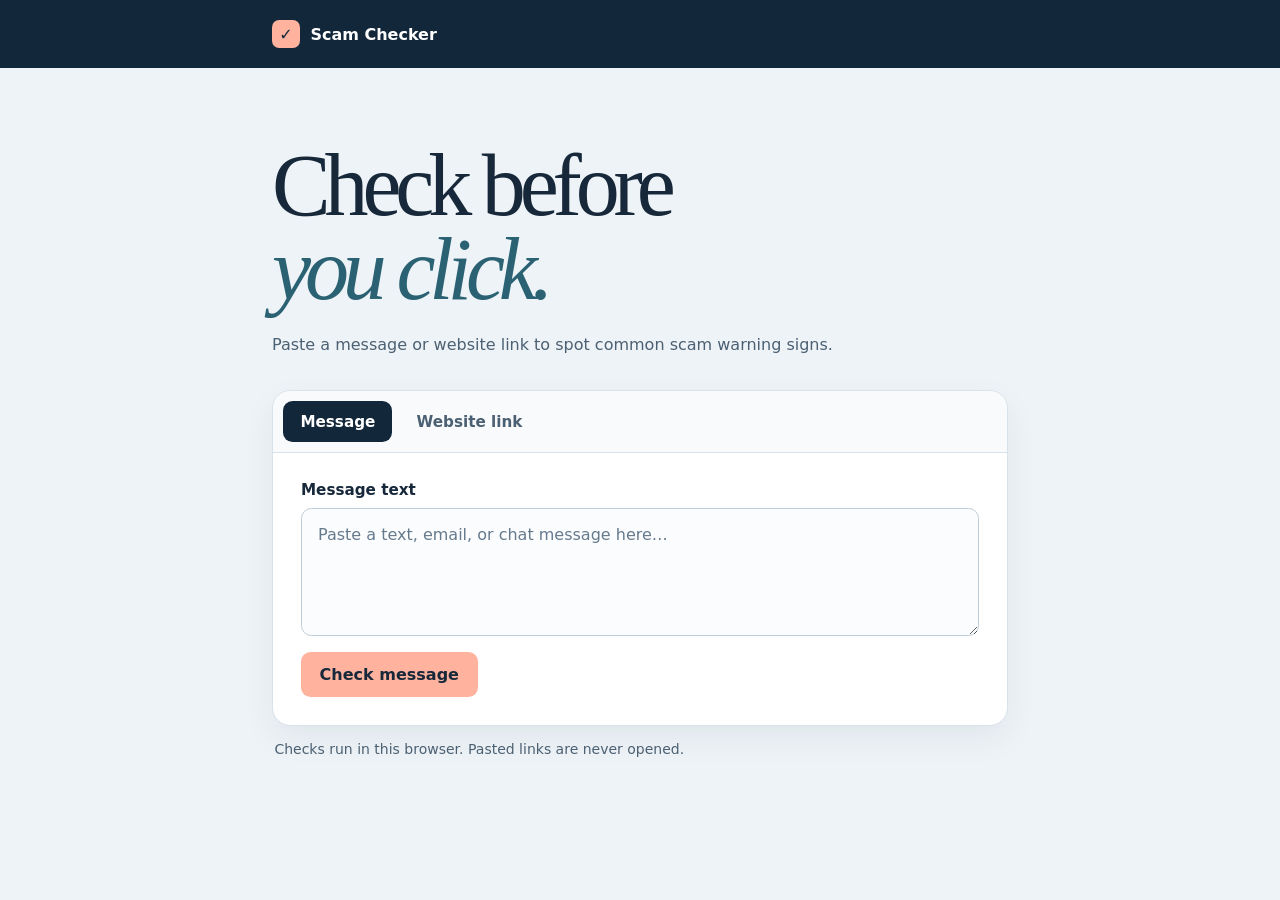
==== index.html @ e8803cac "Add Scam Checker web app" ====
<!doctype html>
<html lang="en">
<head>
  <meta charset="utf-8">
  <meta name="viewport" content="width=device-width, initial-scale=1">
  <meta name="description" content="Check a message or website address for common scam warning signs.">
  <title>Scam Checker</title>
  <link rel="stylesheet" href="styles.css">
  <script src="detectors.js" defer></script>
  <script src="app.js" defer></script>
</head>
<body>
  <header class="site-header">
    <div class="frame header-inner">
      <a class="brand" href="index.html"><span class="brand-mark" aria-hidden="true">✓</span> Scam Checker</a>
    </div>
  </header>

  <main class="frame">
    <section class="intro" aria-labelledby="page-title">
      <h1 id="page-title">Check before<br><em>you click.</em></h1>
      <p>Paste a message or website link to spot common scam warning signs.</p>
    </section>

    <section class="checker" aria-label="Scam checker">
      <div class="tabs" role="tablist" aria-label="What to check">
        <button type="button" id="message-tab" role="tab" aria-selected="true" aria-controls="message-panel">Message</button>
        <button type="button" id="website-tab" role="tab" aria-selected="false" aria-controls="website-panel" tabindex="-1">Website link</button>
      </div>

      <div id="message-panel" class="panel" role="tabpanel" aria-labelledby="message-tab">
        <form>
          <label for="message">Message text</label>
          <textarea id="message" placeholder="Paste a text, email, or chat message here…" maxlength="20000" required></textarea>
          <div class="form-actions">
            <button class="primary" type="submit">Check message</button>
          </div>
        </form>
        <div class="result" role="status" aria-atomic="true"></div>
      </div>

      <div id="website-panel" class="panel" role="tabpanel" aria-labelledby="website-tab" hidden>
        <form>
          <label for="website">Website address</label>
          <input id="website" type="text" inputmode="url" placeholder="https://example.com" maxlength="4096" spellcheck="false" autocomplete="off" required>
          <div class="form-actions">
            <button class="primary" type="submit">Check website</button>
          </div>
        </form>
        <div class="result" role="status" aria-atomic="true"></div>
      </div>
    </section>
    <p class="privacy">Checks run in this browser. Pasted links are never opened.</p>
  </main>
</body>
</html>
---- styles.css ----
:root {
  color-scheme: light;
  font-family: system-ui, "Segoe UI", sans-serif;
  color: #17283a;
  background: #eef3f7;
  --ink: #17283a;
  --muted: #4b6072;
  --navy: #13273b;
  --line: #d8e2e9;
  --accent: #ffb39e;
}

*, *::before, *::after { box-sizing: border-box; }
body { margin: 0; }
[hidden] { display: none !important; }
button, textarea, input { font: inherit; }
button { cursor: pointer; }
:focus-visible { outline: 3px solid #266b91; outline-offset: 3px; }

.frame { width: min(100% - 2.5rem, 46rem); margin-inline: auto; }
.site-header { color: white; background: var(--navy); }
.header-inner { min-height: 4.25rem; display: flex; align-items: center; }
.brand {
  display: inline-flex;
  gap: .65rem;
  align-items: center;
  color: inherit;
  font-weight: 700;
  text-decoration: none;
}
.brand-mark {
  display: grid;
  place-items: center;
  width: 1.75rem;
  height: 1.75rem;
  border-radius: .45rem;
  background: var(--accent);
  color: var(--navy);
}

main { padding-block: clamp(2.5rem, 6vw, 4.75rem) 2.5rem; }
.intro { margin-bottom: 2rem; }
h1 {
  margin: 0;
  font-family: Georgia, serif;
  font-size: clamp(3rem, 8vw, 5.5rem);
  font-weight: 500;
  letter-spacing: -.07em;
  line-height: .96;
}
h1 em { color: #2a6273; font-weight: inherit; }
.intro p { color: var(--muted); margin: 1.25rem 0 0; line-height: 1.55; }

.checker {
  background: white;
  border: 1px solid var(--line);
  border-radius: 1.15rem;
  box-shadow: 0 .8rem 2rem #17283a10;
}
.tabs {
  display: flex;
  gap: .45rem;
  padding: .65rem;
  background: #f8fafc;
  border-bottom: 1px solid var(--line);
  border-radius: 1.15rem 1.15rem 0 0;
}
.tabs button {
  border: 1px solid transparent;
  border-radius: .6rem;
  padding: .65rem 1rem;
  background: transparent;
  color: var(--muted);
  font-size: .95rem;
  font-weight: 650;
}
.tabs button:hover { background: #edf2f6; }
.tabs button[aria-selected="true"] { background: var(--navy); color: white; }
.panel { padding: clamp(1rem, 4vw, 1.75rem); }
label { display: block; font-size: .95rem; font-weight: 700; margin-bottom: .55rem; }
textarea, input {
  display: block;
  width: 100%;
  color: var(--ink);
  border: 1px solid #bdcbd6;
  border-radius: .65rem;
  background: #fbfcfe;
  padding: .85rem 1rem;
  line-height: 1.5;
}
textarea { min-height: 8rem; resize: vertical; }
::placeholder { color: #657a8c; }
.form-actions { display: flex; margin-top: 1rem; }
.primary {
  background: var(--accent);
  color: var(--ink);
  border: 1px solid transparent;
  padding: .75rem 1.1rem;
  border-radius: .6rem;
  font-weight: 750;
}
.primary:hover { background: #ffa286; }
.privacy { margin: .95rem .15rem 0; color: var(--muted); font-size: .875rem; }

.result:not(:empty) {
  --result-color: #23574d;
  --result-bg: #eef8f5;
  margin-top: 1.25rem;
  border: 1px solid var(--line);
  border-inline-start: .3rem solid var(--result-color);
  border-radius: .65rem;
  background: var(--result-bg);
  padding: .95rem 1rem;
  line-height: 1.5;
  overflow-wrap: anywhere;
}
.result[data-level="high"], .result[data-level="error"] {
  --result-color: #882d2d;
  --result-bg: #fff2ef;
}
.result[data-level="caution"] {
  --result-color: #764600;
  --result-bg: #fff7e8;
}
.result h2 { margin: 0; color: var(--result-color); font-size: 1.1rem; }
.result p, .result ul { margin: .5rem 0 0; }
.result ul { padding-inline-start: 1.25rem; }

@media (max-width: 28rem) {
  .frame { width: calc(100% - 1.5rem); }
  .tabs button { flex: 1; }
  .primary { width: 100%; }
}
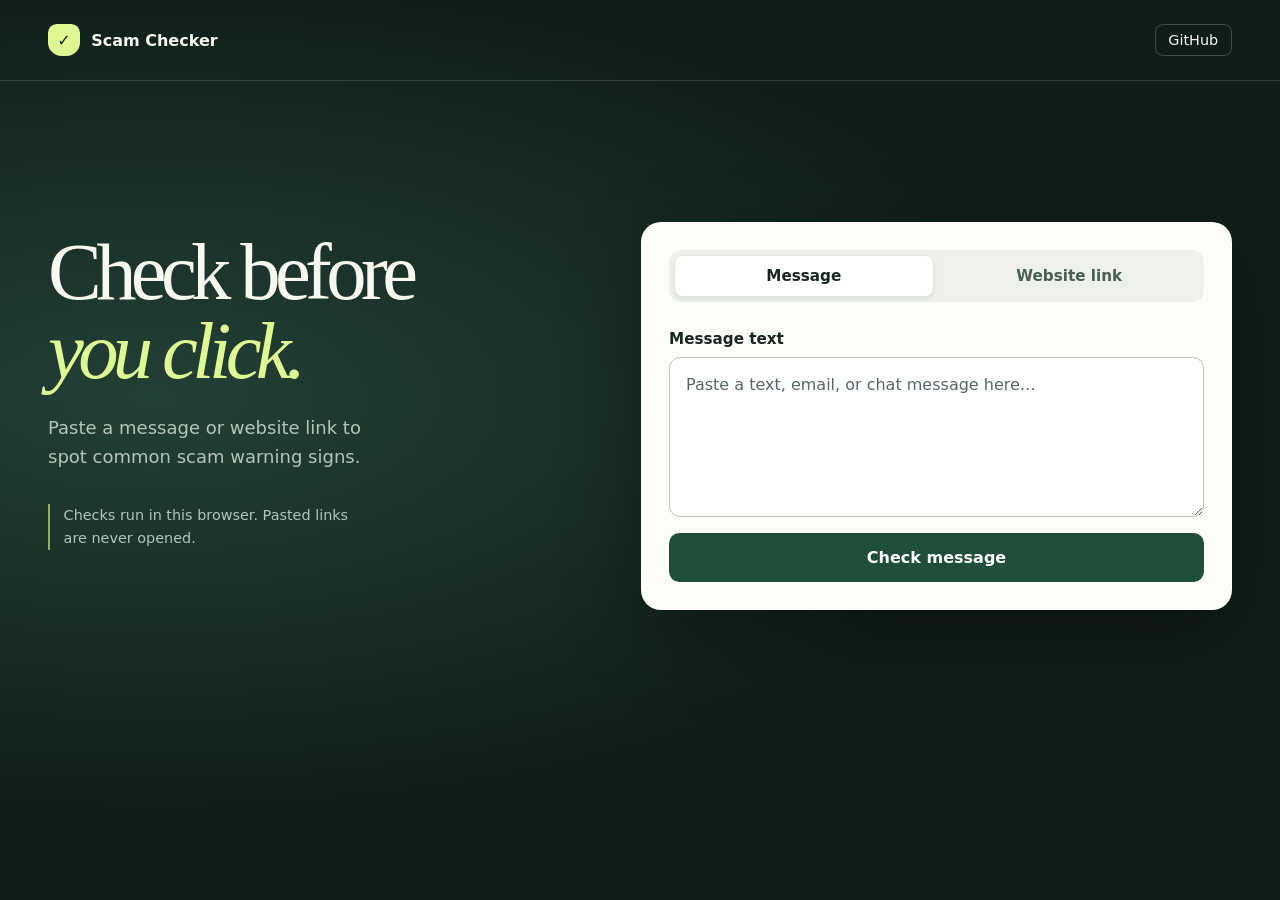
==== commit 75636183: "Move detection to C++ and redesign Scam Checker" ====
--- a/index.html
+++ b/index.html
@@ -6,20 +6,23 @@
   <meta name="description" content="Check a message or website address for common scam warning signs.">
   <title>Scam Checker</title>
   <link rel="stylesheet" href="styles.css">
-  <script src="detectors.js" defer></script>
+  <script src="scam-engine.js" defer></script>
+  <script src="engine-client.js" defer></script>
   <script src="app.js" defer></script>
 </head>
 <body>
   <header class="site-header">
     <div class="frame header-inner">
       <a class="brand" href="index.html"><span class="brand-mark" aria-hidden="true">✓</span> Scam Checker</a>
+      <a class="source-link" href="https://github.com/AbdulHai564/scam-checker">GitHub</a>
     </div>
   </header>
 
   <main class="frame">
     <section class="intro" aria-labelledby="page-title">
-      <h1 id="page-title">Check before<br><em>you click.</em></h1>
+      <h1 id="page-title">Check before <em>you click.</em></h1>
       <p>Paste a message or website link to spot common scam warning signs.</p>
+      <p class="privacy">Checks run in this browser. Pasted links are never opened.</p>
     </section>
 
     <section class="checker" aria-label="Scam checker">
@@ -33,7 +36,7 @@
           <label for="message">Message text</label>
           <textarea id="message" placeholder="Paste a text, email, or chat message here…" maxlength="20000" required></textarea>
           <div class="form-actions">
-            <button class="primary" type="submit">Check message</button>
+            <button class="primary" type="submit" disabled>Check message</button>
           </div>
         </form>
         <div class="result" role="status" aria-atomic="true"></div>
@@ -44,13 +47,14 @@
           <label for="website">Website address</label>
           <input id="website" type="text" inputmode="url" placeholder="https://example.com" maxlength="4096" spellcheck="false" autocomplete="off" required>
           <div class="form-actions">
-            <button class="primary" type="submit">Check website</button>
+            <button class="primary" type="submit" disabled>Check website</button>
           </div>
         </form>
         <div class="result" role="status" aria-atomic="true"></div>
       </div>
+      <p id="engine-status" role="status"></p>
+      <noscript><p class="javascript-note">Enable JavaScript to use the checker.</p></noscript>
     </section>
-    <p class="privacy">Checks run in this browser. Pasted links are never opened.</p>
   </main>
 </body>
 </html>
--- a/styles.css
+++ b/styles.css
@@ -1,113 +1,139 @@
 :root {
   color-scheme: light;
-  font-family: system-ui, "Segoe UI", sans-serif;
-  color: #17283a;
-  background: #eef3f7;
-  --ink: #17283a;
-  --muted: #4b6072;
-  --navy: #13273b;
-  --line: #d8e2e9;
-  --accent: #ffb39e;
+  font-family: "Segoe UI", system-ui, sans-serif;
+  color: #f7f8f0;
+  background: #101e1a;
+  --muted: #b4c5bb;
+  --ink: #172822;
+  --accent: #def893;
+  --line: #d6ded3;
 }
 
 *, *::before, *::after { box-sizing: border-box; }
-body { margin: 0; }
-[hidden] { display: none !important; }
+body {
+  min-height: 100vh;
+  margin: 0;
+  background: radial-gradient(ellipse at 12% 44%, #234035 0%, transparent 57%);
+}
+[hidden], #engine-status:empty { display: none !important; }
 button, textarea, input { font: inherit; }
 button { cursor: pointer; }
-:focus-visible { outline: 3px solid #266b91; outline-offset: 3px; }
+:focus-visible { outline: 3px solid #298361; outline-offset: 4px; }
 
-.frame { width: min(100% - 2.5rem, 46rem); margin-inline: auto; }
-.site-header { color: white; background: var(--navy); }
-.header-inner { min-height: 4.25rem; display: flex; align-items: center; }
-.brand {
-  display: inline-flex;
-  gap: .65rem;
-  align-items: center;
-  color: inherit;
-  font-weight: 700;
-  text-decoration: none;
-}
+.frame { width: min(100% - 3rem, 74rem); margin-inline: auto; }
+.site-header { border-bottom: 1px solid #ffffff25; }
+.header-inner { min-height: 5rem; display: flex; justify-content: space-between; align-items: center; }
+.brand, .source-link { color: inherit; text-decoration: none; }
+.brand { display: inline-flex; gap: .7rem; align-items: center; font-weight: 750; }
 .brand-mark {
   display: grid;
   place-items: center;
-  width: 1.75rem;
-  height: 1.75rem;
-  border-radius: .45rem;
+  width: 2rem;
+  height: 2rem;
   background: var(--accent);
-  color: var(--navy);
+  color: #15271b;
+  border-radius: .55rem .55rem .85rem .85rem;
 }
+.source-link {
+  border: 1px solid #ffffff35;
+  border-radius: .5rem;
+  padding: .45rem .8rem;
+  font-size: .9rem;
+}
+.source-link:hover { background: #ffffff15; }
 
-main { padding-block: clamp(2.5rem, 6vw, 4.75rem) 2.5rem; }
-.intro { margin-bottom: 2rem; }
+main {
+  display: grid;
+  grid-template-columns: minmax(0, .92fr) minmax(0, 1.08fr);
+  align-items: start;
+  gap: clamp(2rem, 7vw, 6rem);
+  padding-block: clamp(3.5rem, 11vw, 10rem) 4rem;
+}
+.intro { padding-top: .65rem; }
 h1 {
   margin: 0;
   font-family: Georgia, serif;
-  font-size: clamp(3rem, 8vw, 5.5rem);
-  font-weight: 500;
+  font-size: clamp(3.7rem, 6.3vw, 6.5rem);
+  font-weight: 400;
   letter-spacing: -.07em;
-  line-height: .96;
+  line-height: .98;
 }
-h1 em { color: #2a6273; font-weight: inherit; }
-.intro p { color: var(--muted); margin: 1.25rem 0 0; line-height: 1.55; }
+h1 em { display: block; color: var(--accent); font-weight: inherit; }
+.intro p { max-width: 29ch; color: var(--muted); margin: 1.5rem 0 0; font-size: 1.125rem; line-height: 1.6; }
+.intro .privacy {
+  max-width: 35ch;
+  margin-top: 2rem;
+  border-inline-start: 2px solid #91ac6b;
+  padding-inline-start: .85rem;
+  font-size: .9rem;
+}
 
 .checker {
-  background: white;
-  border: 1px solid var(--line);
-  border-radius: 1.15rem;
-  box-shadow: 0 .8rem 2rem #17283a10;
+  min-width: 0;
+  background: #fcfdf8;
+  color: var(--ink);
+  border-radius: 1.25rem;
+  box-shadow: 0 1.5rem 5rem #0005;
 }
 .tabs {
   display: flex;
-  gap: .45rem;
-  padding: .65rem;
-  background: #f8fafc;
-  border-bottom: 1px solid var(--line);
-  border-radius: 1.15rem 1.15rem 0 0;
+  gap: .35rem;
+  margin: clamp(1rem, 3vw, 1.75rem) clamp(1rem, 3vw, 1.75rem) 0;
+  padding: .3rem;
+  background: #edf1e9;
+  border-radius: .75rem;
 }
 .tabs button {
+  flex: 1;
   border: 1px solid transparent;
-  border-radius: .6rem;
-  padding: .65rem 1rem;
+  border-radius: .55rem;
+  padding: .7rem .45rem;
   background: transparent;
-  color: var(--muted);
+  color: #476055;
   font-size: .95rem;
   font-weight: 650;
 }
-.tabs button:hover { background: #edf2f6; }
-.tabs button[aria-selected="true"] { background: var(--navy); color: white; }
-.panel { padding: clamp(1rem, 4vw, 1.75rem); }
-label { display: block; font-size: .95rem; font-weight: 700; margin-bottom: .55rem; }
+.tabs button:hover { background: #e1e9dd; }
+.tabs button[aria-selected="true"] {
+  border-color: #e0e6dc;
+  background: white;
+  color: var(--ink);
+  box-shadow: 0 2px 5px #192d2013;
+}
+.panel { padding: clamp(1rem, 3vw, 1.75rem); }
+label { display: block; font-size: .95rem; font-weight: 700; margin-bottom: .6rem; }
 textarea, input {
   display: block;
   width: 100%;
   color: var(--ink);
-  border: 1px solid #bdcbd6;
-  border-radius: .65rem;
-  background: #fbfcfe;
-  padding: .85rem 1rem;
+  border: 1px solid #b8c6ba;
+  border-radius: .7rem;
+  background: #fff;
+  padding: .9rem 1rem;
   line-height: 1.5;
 }
-textarea { min-height: 8rem; resize: vertical; }
-::placeholder { color: #657a8c; }
+textarea { min-height: 10rem; resize: vertical; }
+::placeholder { color: #59685f; }
 .form-actions { display: flex; margin-top: 1rem; }
 .primary {
-  background: var(--accent);
-  color: var(--ink);
+  width: 100%;
+  background: #1f4e3b;
+  color: white;
   border: 1px solid transparent;
-  padding: .75rem 1.1rem;
-  border-radius: .6rem;
-  font-weight: 750;
+  padding: .85rem 1.15rem;
+  border-radius: .65rem;
+  font-weight: 700;
 }
-.primary:hover { background: #ffa286; }
-.privacy { margin: .95rem .15rem 0; color: var(--muted); font-size: .875rem; }
+.primary:hover { background: #163d2d; }
+.primary:disabled { background: #566b60; cursor: wait; }
+#engine-status, .javascript-note { margin: 0; padding: 0 1.75rem 1.25rem; font-size: .9rem; }
 
 .result:not(:empty) {
   --result-color: #23574d;
   --result-bg: #eef8f5;
   margin-top: 1.25rem;
   border: 1px solid var(--line);
-  border-inline-start: .3rem solid var(--result-color);
+  border-inline-start: .25rem solid var(--result-color);
   border-radius: .65rem;
   background: var(--result-bg);
   padding: .95rem 1rem;
@@ -125,9 +151,14 @@
 .result h2 { margin: 0; color: var(--result-color); font-size: 1.1rem; }
 .result p, .result ul { margin: .5rem 0 0; }
 .result ul { padding-inline-start: 1.25rem; }
+.result li + li { margin-top: .3rem; }
 
-@media (max-width: 28rem) {
+@media (max-width: 55rem) {
+  .frame { max-width: 36rem; }
+  main { grid-template-columns: 1fr; padding-block: 3rem; }
+  .intro .privacy { margin-top: 1.25rem; }
+}
+@media (max-width: 27rem) {
   .frame { width: calc(100% - 1.5rem); }
-  .tabs button { flex: 1; }
-  .primary { width: 100%; }
+  h1 { font-size: clamp(2.8rem, 13vw, 3.7rem); }
 }
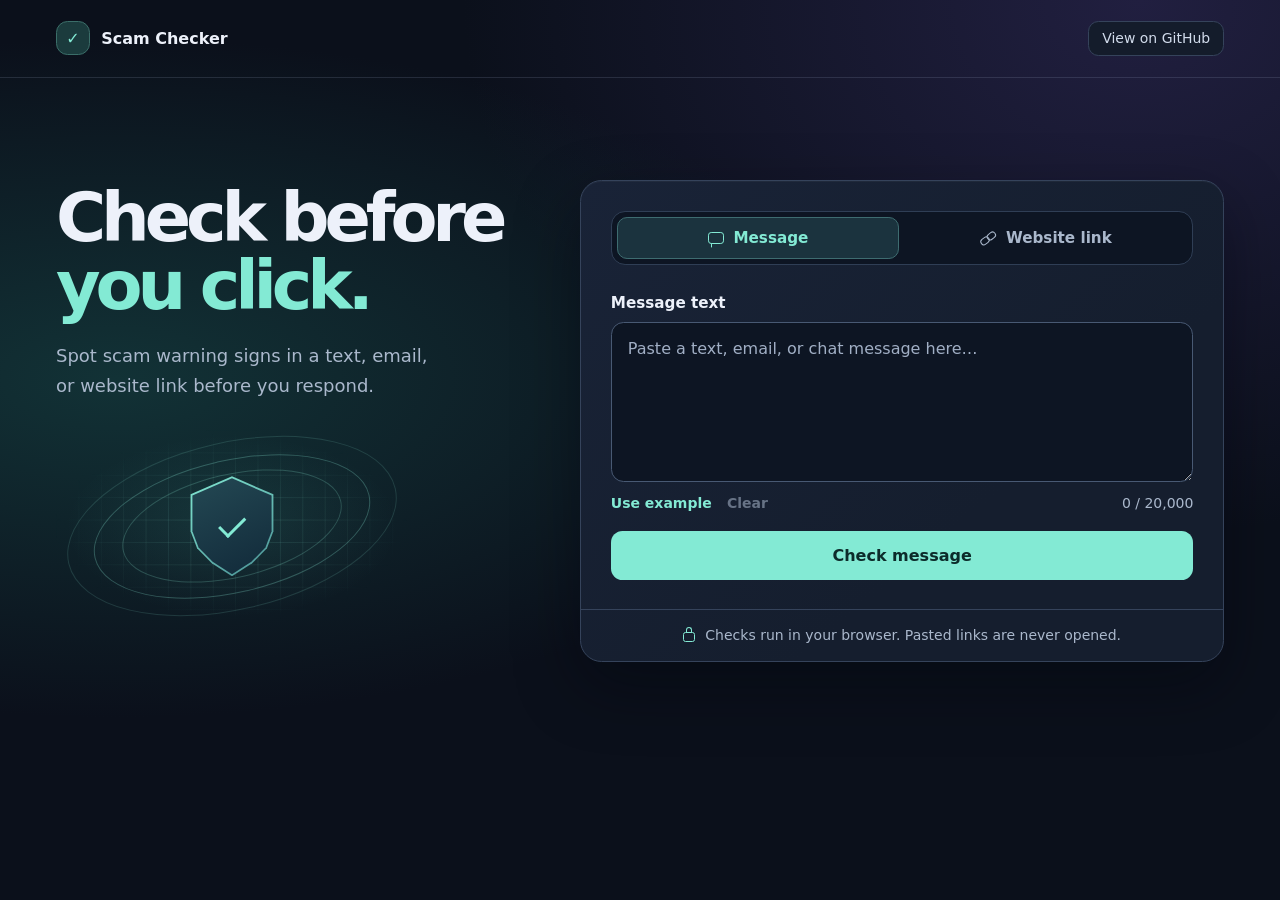
==== commit ab85732e: "Redesign Scam Checker with a dark theme" ====
--- a/index.html
+++ b/index.html
@@ -4,37 +4,45 @@
   <meta charset="utf-8">
   <meta name="viewport" content="width=device-width, initial-scale=1">
   <meta name="description" content="Check a message or website address for common scam warning signs.">
+  <meta name="theme-color" content="#0b101b">
   <title>Scam Checker</title>
-  <link rel="stylesheet" href="styles.css">
-  <script src="scam-engine.js" defer></script>
+  <link rel="stylesheet" href="styles.css?v=5">
+  <script src="scam-engine.js?v=4" defer></script>
   <script src="engine-client.js" defer></script>
-  <script src="app.js" defer></script>
+  <script src="app.js?v=5" defer></script>
 </head>
 <body>
   <header class="site-header">
     <div class="frame header-inner">
       <a class="brand" href="index.html"><span class="brand-mark" aria-hidden="true">✓</span> Scam Checker</a>
-      <a class="source-link" href="https://github.com/AbdulHai564/scam-checker">GitHub</a>
+      <a class="source-link" href="https://github.com/AbdulHai564/scam-checker">View on GitHub</a>
     </div>
   </header>
 
   <main class="frame">
     <section class="intro" aria-labelledby="page-title">
-      <h1 id="page-title">Check before <em>you click.</em></h1>
-      <p>Paste a message or website link to spot common scam warning signs.</p>
-      <p class="privacy">Checks run in this browser. Pasted links are never opened.</p>
+      <h1 id="page-title">Check before <span>you click.</span></h1>
+      <p>Spot scam warning signs in a text, email, or website link before you respond.</p>
+      <div class="shield-art" aria-hidden="true">
+        <i></i><i></i><i></i><span></span>
+      </div>
     </section>
 
     <section class="checker" aria-label="Scam checker">
       <div class="tabs" role="tablist" aria-label="What to check">
-        <button type="button" id="message-tab" role="tab" aria-selected="true" aria-controls="message-panel">Message</button>
-        <button type="button" id="website-tab" role="tab" aria-selected="false" aria-controls="website-panel" tabindex="-1">Website link</button>
+        <button type="button" id="message-tab" role="tab" aria-selected="true" aria-controls="message-panel"><span class="icon icon-message" aria-hidden="true"></span>Message</button>
+        <button type="button" id="website-tab" role="tab" aria-selected="false" aria-controls="website-panel" tabindex="-1"><span class="icon icon-link" aria-hidden="true"></span>Website link</button>
       </div>
 
       <div id="message-panel" class="panel" role="tabpanel" aria-labelledby="message-tab">
         <form>
           <label for="message">Message text</label>
           <textarea id="message" placeholder="Paste a text, email, or chat message here…" maxlength="20000" required></textarea>
+          <div class="field-tools">
+            <button type="button" class="text-button" data-example="We missed you. Reschedule delivery at https://parcel.example.">Use example</button>
+            <button type="button" class="text-button clear" disabled>Clear</button>
+            <span class="field-count" aria-hidden="true"></span>
+          </div>
           <div class="form-actions">
             <button class="primary" type="submit" disabled>Check message</button>
           </div>
@@ -45,7 +53,11 @@
       <div id="website-panel" class="panel" role="tabpanel" aria-labelledby="website-tab" hidden>
         <form>
           <label for="website">Website address</label>
-          <input id="website" type="text" inputmode="url" placeholder="https://example.com" maxlength="4096" spellcheck="false" autocomplete="off" required>
+          <input id="website" type="text" inputmode="url" placeholder="https://example.com" maxlength="4096" spellcheck="false" autocomplete="off" autocapitalize="none" required>
+          <div class="field-tools">
+            <button type="button" class="text-button" data-example="https://aamazon.example">Use example</button>
+            <button type="button" class="text-button clear" disabled>Clear</button>
+          </div>
           <div class="form-actions">
             <button class="primary" type="submit" disabled>Check website</button>
           </div>
@@ -54,6 +66,7 @@
       </div>
       <p id="engine-status" role="status"></p>
       <noscript><p class="javascript-note">Enable JavaScript to use the checker.</p></noscript>
+      <p class="privacy"><span class="icon icon-lock" aria-hidden="true"></span><span>Checks run in your browser. Pasted links are never opened.</span></p>
     </section>
   </main>
 </body>
--- a/styles.css
+++ b/styles.css
@@ -1,164 +1,290 @@
 :root {
-  color-scheme: light;
-  font-family: "Segoe UI", system-ui, sans-serif;
-  color: #f7f8f0;
-  background: #101e1a;
-  --muted: #b4c5bb;
-  --ink: #172822;
-  --accent: #def893;
-  --line: #d6ded3;
+  color-scheme: dark;
+  font-family: Inter, "Segoe UI", system-ui, sans-serif;
+  color: #edf1fa;
+  background: #0b101b;
+  --surface: #151e2e;
+  --inset: #0d1523;
+  --border: #35435b;
+  --muted: #aab8cc;
+  --accent: #83ead4;
+  --accent-hover: #a5f5e4;
 }
 
 *, *::before, *::after { box-sizing: border-box; }
 body {
   min-height: 100vh;
   margin: 0;
-  background: radial-gradient(ellipse at 12% 44%, #234035 0%, transparent 57%);
+  background:
+    radial-gradient(ellipse at 9% 42%, #123236 0%, transparent 46%),
+    radial-gradient(ellipse at 89% 0%, #211f40 0%, transparent 42%);
 }
 [hidden], #engine-status:empty { display: none !important; }
 button, textarea, input { font: inherit; }
 button { cursor: pointer; }
-:focus-visible { outline: 3px solid #298361; outline-offset: 4px; }
-
-.frame { width: min(100% - 3rem, 74rem); margin-inline: auto; }
-.site-header { border-bottom: 1px solid #ffffff25; }
-.header-inner { min-height: 5rem; display: flex; justify-content: space-between; align-items: center; }
+:focus-visible { outline: 2px solid var(--accent); outline-offset: 4px; }
+
+.frame { width: min(100% - 3rem, 73rem); margin-inline: auto; }
+.site-header { border-bottom: 1px solid #a5b3d229; }
+.header-inner { min-height: 4.8rem; display: flex; justify-content: space-between; align-items: center; gap: 1rem; }
 .brand, .source-link { color: inherit; text-decoration: none; }
-.brand { display: inline-flex; gap: .7rem; align-items: center; font-weight: 750; }
+.brand { display: inline-flex; gap: .7rem; align-items: center; font-weight: 750; white-space: nowrap; }
 .brand-mark {
   display: grid;
   place-items: center;
-  width: 2rem;
-  height: 2rem;
-  background: var(--accent);
-  color: #15271b;
-  border-radius: .55rem .55rem .85rem .85rem;
+  width: 2.125rem;
+  height: 2.125rem;
+  background: #1b3b3d;
+  color: var(--accent);
+  border: 1px solid #3b6e69;
+  border-radius: .72rem;
 }
 .source-link {
-  border: 1px solid #ffffff35;
-  border-radius: .5rem;
-  padding: .45rem .8rem;
-  font-size: .9rem;
-}
-.source-link:hover { background: #ffffff15; }
+  border: 1px solid var(--border);
+  border-radius: .65rem;
+  background: #141c2b;
+  padding: .55rem .8rem;
+  color: #d1dbeb;
+  font-size: .875rem;
+  white-space: nowrap;
+}
+.source-link:hover { background: #243048; color: white; }
 
 main {
   display: grid;
-  grid-template-columns: minmax(0, .92fr) minmax(0, 1.08fr);
+  grid-template-columns: minmax(0, .82fr) minmax(0, 1.18fr);
   align-items: start;
-  gap: clamp(2rem, 7vw, 6rem);
-  padding-block: clamp(3.5rem, 11vw, 10rem) 4rem;
-}
-.intro { padding-top: .65rem; }
+  gap: clamp(2.25rem, 6vw, 5.2rem);
+  padding-block: clamp(3.5rem, 8vw, 7.5rem) 4rem;
+}
+.intro { padding-top: .25rem; }
 h1 {
   margin: 0;
-  font-family: Georgia, serif;
-  font-size: clamp(3.7rem, 6.3vw, 6.5rem);
-  font-weight: 400;
-  letter-spacing: -.07em;
-  line-height: .98;
-}
-h1 em { display: block; color: var(--accent); font-weight: inherit; }
-.intro p { max-width: 29ch; color: var(--muted); margin: 1.5rem 0 0; font-size: 1.125rem; line-height: 1.6; }
-.intro .privacy {
-  max-width: 35ch;
-  margin-top: 2rem;
-  border-inline-start: 2px solid #91ac6b;
-  padding-inline-start: .85rem;
-  font-size: .9rem;
+  font-size: clamp(3.25rem, 5.35vw, 5.35rem);
+  font-weight: 760;
+  letter-spacing: -.075em;
+  line-height: .99;
+  text-wrap: balance;
+}
+h1 span { display: block; color: var(--accent); }
+.intro p { max-width: 33ch; color: var(--muted); margin: 1.35rem 0 0; font-size: 1.125rem; line-height: 1.65; }
+
+.shield-art {
+  position: relative;
+  display: grid;
+  place-items: center;
+  isolation: isolate;
+  width: min(100%, 22rem);
+  height: 12rem;
+  margin-block-start: 1.85rem;
+  background: radial-gradient(ellipse at center, #5bd4c31b, transparent 67%);
+}
+.shield-art::before {
+  position: absolute;
+  inset: 0;
+  z-index: -1;
+  background-image: linear-gradient(#8ae6d21c 1px, transparent 1px), linear-gradient(90deg, #8ae6d21c 1px, transparent 1px);
+  background-size: 1.4rem 1.4rem;
+  mask-image: radial-gradient(ellipse, black 21%, transparent 72%);
+  content: "";
+}
+.shield-art i {
+  position: absolute;
+  width: min(85%, 17.6rem);
+  height: 8.3rem;
+  border: 1px solid #8ae6d247;
+  border-radius: 50%;
+  transform: rotate(-13deg);
+}
+.shield-art i:nth-child(2) { width: min(67%, 14rem); height: 6.5rem; opacity: .8; }
+.shield-art i:nth-child(3) { width: min(98%, 21rem); height: 10.5rem; opacity: .55; }
+.shield-art span {
+  position: relative;
+  display: grid;
+  place-items: center;
+  width: 5.75rem;
+  height: 6.25rem;
+  background: linear-gradient(145deg, #84ead4, #478c91);
+  clip-path: polygon(50% 0, 95% 18%, 95% 55%, 88% 72%, 72% 87%, 50% 100%, 28% 87%, 12% 72%, 5% 55%, 5% 18%);
+}
+.shield-art span::before {
+  position: absolute;
+  inset: 2px;
+  background: linear-gradient(155deg, #244954, #112939);
+  clip-path: inherit;
+  content: "";
+}
+.shield-art span::after {
+  z-index: 1;
+  width: 1.65rem;
+  height: .85rem;
+  border: solid var(--accent);
+  border-width: 0 0 3px 3px;
+  transform: translateY(-.2rem) rotate(-45deg);
+  content: "";
 }
 
 .checker {
+  --card-padding: clamp(1rem, 3vw, 1.85rem);
   min-width: 0;
-  background: #fcfdf8;
-  color: var(--ink);
-  border-radius: 1.25rem;
-  box-shadow: 0 1.5rem 5rem #0005;
+  border: 1px solid var(--border);
+  border-radius: 1.35rem;
+  background: linear-gradient(140deg, #192337, var(--surface) 65%);
+  box-shadow: 0 1.5rem 4rem #02060c66, inset 0 1px #ffffff09;
 }
 .tabs {
   display: flex;
   gap: .35rem;
-  margin: clamp(1rem, 3vw, 1.75rem) clamp(1rem, 3vw, 1.75rem) 0;
-  padding: .3rem;
-  background: #edf1e9;
-  border-radius: .75rem;
+  margin: var(--card-padding) var(--card-padding) 0;
+  padding: .32rem;
+  border: 1px solid #2f3e55;
+  border-radius: .88rem;
+  background: var(--inset);
 }
 .tabs button {
   flex: 1;
+  display: flex;
+  align-items: center;
+  justify-content: center;
+  gap: .6rem;
   border: 1px solid transparent;
-  border-radius: .55rem;
-  padding: .7rem .45rem;
+  border-radius: .63rem;
+  padding: .68rem .45rem;
   background: transparent;
-  color: #476055;
+  color: var(--muted);
   font-size: .95rem;
   font-weight: 650;
 }
-.tabs button:hover { background: #e1e9dd; }
+.tabs button:hover { background: #222f45; color: white; }
 .tabs button[aria-selected="true"] {
-  border-color: #e0e6dc;
-  background: white;
-  color: var(--ink);
-  box-shadow: 0 2px 5px #192d2013;
-}
-.panel { padding: clamp(1rem, 3vw, 1.75rem); }
+  border-color: #3e6c70;
+  background: #1b333e;
+  color: var(--accent);
+}
+
+.icon { position: relative; display: inline-block; width: 1rem; height: .9rem; flex: none; }
+.icon-message { border: 1.5px solid currentColor; border-radius: .2rem; height: .73rem; }
+.icon-message::after { position: absolute; left: .13rem; bottom: -.22rem; width: .3rem; height: .28rem; border-left: 1.5px solid currentColor; transform: skewY(-35deg); content: ""; }
+.icon-link { transform: rotate(-38deg); }
+.icon-link::before, .icon-link::after { position: absolute; top: .23rem; width: .63rem; height: .43rem; border: 1.4px solid currentColor; border-radius: .3rem; content: ""; }
+.icon-link::before { left: -.05rem; }
+.icon-link::after { right: -.05rem; }
+.icon-lock { width: .74rem; height: .63rem; margin-block-start: .18rem; border: 1.4px solid currentColor; border-radius: .16rem; }
+.icon-lock::before { position: absolute; left: .12rem; top: -.38rem; width: .38rem; height: .38rem; border: solid currentColor; border-width: 1.4px 1.4px 0; border-radius: .3rem .3rem 0 0; content: ""; }
+
+.panel { padding: var(--card-padding); }
 label { display: block; font-size: .95rem; font-weight: 700; margin-bottom: .6rem; }
 textarea, input {
   display: block;
   width: 100%;
-  color: var(--ink);
-  border: 1px solid #b8c6ba;
-  border-radius: .7rem;
-  background: #fff;
+  color: inherit;
+  border: 1px solid #485973;
+  border-radius: .78rem;
+  background: var(--inset);
   padding: .9rem 1rem;
-  line-height: 1.5;
+  line-height: 1.55;
 }
 textarea { min-height: 10rem; resize: vertical; }
-::placeholder { color: #59685f; }
-.form-actions { display: flex; margin-top: 1rem; }
+::placeholder { color: #a1afc5; opacity: 1; }
+.field-tools { display: flex; align-items: center; gap: .95rem; margin-top: .4rem; }
+.text-button {
+  border: 0;
+  border-radius: .2rem;
+  padding: .42rem 0;
+  background: transparent;
+  color: var(--accent);
+  font-size: .875rem;
+  font-weight: 650;
+}
+.text-button:hover:not(:disabled) { text-decoration: underline; text-underline-offset: .22em; }
+.text-button.clear { color: var(--muted); }
+.text-button:disabled { opacity: .55; cursor: default; }
+.field-count { margin-inline-start: auto; color: var(--muted); font-size: .875rem; font-variant-numeric: tabular-nums; white-space: nowrap; }
+.form-actions { display: flex; margin-top: .85rem; }
 .primary {
   width: 100%;
-  background: #1f4e3b;
-  color: white;
+  background: var(--accent);
+  color: #0c2b2a;
   border: 1px solid transparent;
   padding: .85rem 1.15rem;
-  border-radius: .65rem;
-  font-weight: 700;
-}
-.primary:hover { background: #163d2d; }
-.primary:disabled { background: #566b60; cursor: wait; }
-#engine-status, .javascript-note { margin: 0; padding: 0 1.75rem 1.25rem; font-size: .9rem; }
+  border-radius: .72rem;
+  font-weight: 750;
+}
+.primary:hover:not(:disabled) { background: var(--accent-hover); }
+.primary:disabled { background: #355051; color: #c2d5d7; cursor: wait; }
+#engine-status, .javascript-note { margin: 0; padding: 0 var(--card-padding) 1.15rem; font-size: .9rem; }
+.privacy {
+  display: flex;
+  align-items: center;
+  justify-content: center;
+  gap: .65rem;
+  margin: 0;
+  padding: .95rem var(--card-padding);
+  border-top: 1px solid #35435b;
+  color: var(--muted);
+  font-size: .875rem;
+  line-height: 1.45;
+}
+.privacy .icon { color: var(--accent); }
 
 .result:not(:empty) {
-  --result-color: #23574d;
-  --result-bg: #eef8f5;
-  margin-top: 1.25rem;
-  border: 1px solid var(--line);
-  border-inline-start: .25rem solid var(--result-color);
-  border-radius: .65rem;
+  margin-top: 1.2rem;
+  border: 1px solid var(--result-border);
+  border-radius: .82rem;
   background: var(--result-bg);
-  padding: .95rem 1rem;
-  line-height: 1.5;
+  color: #dee7f3;
+  padding: 1rem 1.05rem;
+  line-height: 1.55;
   overflow-wrap: anywhere;
 }
 .result[data-level="high"], .result[data-level="error"] {
-  --result-color: #882d2d;
-  --result-bg: #fff2ef;
+  --result-color: #ffa9b6;
+  --result-border: #774854;
+  --result-bg: #302332;
 }
 .result[data-level="caution"] {
-  --result-color: #764600;
-  --result-bg: #fff7e8;
-}
-.result h2 { margin: 0; color: var(--result-color); font-size: 1.1rem; }
-.result p, .result ul { margin: .5rem 0 0; }
-.result ul { padding-inline-start: 1.25rem; }
+  --result-color: #facc88;
+  --result-border: #69563f;
+  --result-bg: #302a2d;
+}
+.result[data-level="low"] {
+  --result-color: #c0d0ee;
+  --result-border: #475b7c;
+  --result-bg: #202c42;
+}
+.result h2 { display: flex; align-items: center; gap: .55rem; margin: 0; color: var(--result-color); font-size: 1.075rem; }
+.result-symbol {
+  display: grid;
+  place-items: center;
+  flex: none;
+  width: 1.36rem;
+  height: 1.36rem;
+  border: 1px solid currentColor;
+  border-radius: 50%;
+  font-size: .83rem;
+  line-height: 1;
+}
+.result p, .result ul { margin: .6rem 0 0; }
+.result ul { padding-inline-start: 1.18rem; }
 .result li + li { margin-top: .3rem; }
+.checked-host { color: var(--muted); font-size: .9rem; }
+.checked-host code { padding: .12rem .32rem; border-radius: .25rem; background: #0d152399; color: #e8efff; }
 
 @media (max-width: 55rem) {
-  .frame { max-width: 36rem; }
-  main { grid-template-columns: 1fr; padding-block: 3rem; }
-  .intro .privacy { margin-top: 1.25rem; }
+  .frame { max-width: 39rem; }
+  main { grid-template-columns: 1fr; padding-block: 2.7rem 3rem; gap: 1.65rem; }
+  h1 { font-size: clamp(2.8rem, 8vw, 4.5rem); }
+  h1 span { display: inline-block; }
+  .intro p { margin-top: .8rem; }
+  .shield-art { display: none; }
+}
+@media (max-width: 32rem) {
+  h1 span { display: block; }
 }
 @media (max-width: 27rem) {
   .frame { width: calc(100% - 1.5rem); }
-  h1 { font-size: clamp(2.8rem, 13vw, 3.7rem); }
-}
+  .header-inner { min-height: 4.1rem; }
+  .brand { gap: .5rem; font-size: .95rem; }
+  .source-link { padding-inline: .6rem; }
+  .field-tools { gap: .65rem; }
+}
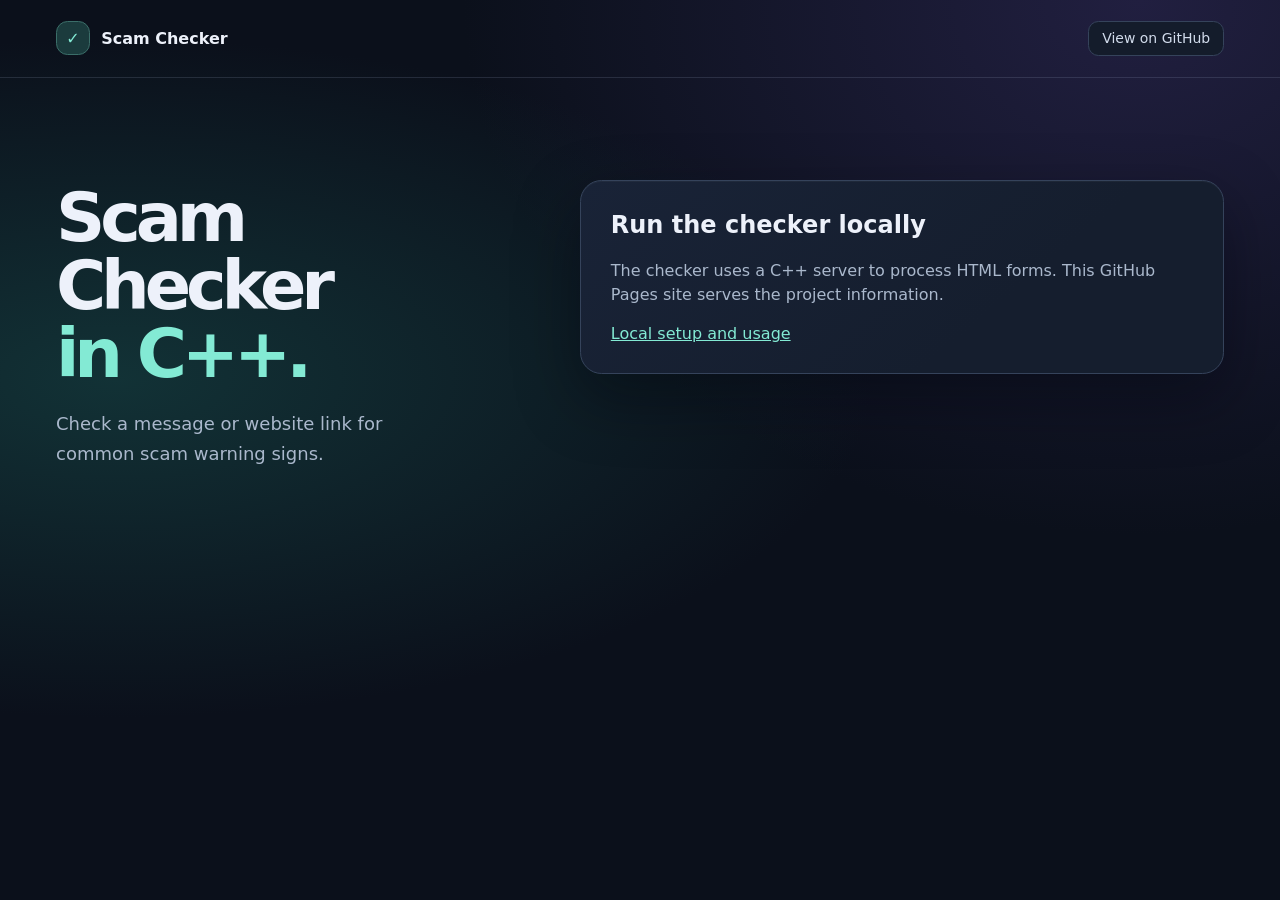
==== commit b124b1be: "Serve HTML forms with a native C++ checker" ====
--- a/index.html
+++ b/index.html
@@ -3,70 +3,26 @@
 <head>
   <meta charset="utf-8">
   <meta name="viewport" content="width=device-width, initial-scale=1">
-  <meta name="description" content="Check a message or website address for common scam warning signs.">
   <meta name="theme-color" content="#0b101b">
   <title>Scam Checker</title>
-  <link rel="stylesheet" href="styles.css?v=5">
-  <script src="scam-engine.js?v=4" defer></script>
-  <script src="engine-client.js" defer></script>
-  <script src="app.js?v=5" defer></script>
+  <link rel="stylesheet" href="styles.css">
 </head>
 <body>
   <header class="site-header">
     <div class="frame header-inner">
-      <a class="brand" href="index.html"><span class="brand-mark" aria-hidden="true">✓</span> Scam Checker</a>
+      <a class="brand" href="./"><span class="brand-mark" aria-hidden="true">✓</span> Scam Checker</a>
       <a class="source-link" href="https://github.com/AbdulHai564/scam-checker">View on GitHub</a>
     </div>
   </header>
-
   <main class="frame">
-    <section class="intro" aria-labelledby="page-title">
-      <h1 id="page-title">Check before <span>you click.</span></h1>
-      <p>Spot scam warning signs in a text, email, or website link before you respond.</p>
-      <div class="shield-art" aria-hidden="true">
-        <i></i><i></i><i></i><span></span>
-      </div>
+    <section class="intro">
+      <h1>Scam Checker <span>in C++.</span></h1>
+      <p>Check a message or website link for common scam warning signs.</p>
     </section>
-
-    <section class="checker" aria-label="Scam checker">
-      <div class="tabs" role="tablist" aria-label="What to check">
-        <button type="button" id="message-tab" role="tab" aria-selected="true" aria-controls="message-panel"><span class="icon icon-message" aria-hidden="true"></span>Message</button>
-        <button type="button" id="website-tab" role="tab" aria-selected="false" aria-controls="website-panel" tabindex="-1"><span class="icon icon-link" aria-hidden="true"></span>Website link</button>
-      </div>
-
-      <div id="message-panel" class="panel" role="tabpanel" aria-labelledby="message-tab">
-        <form>
-          <label for="message">Message text</label>
-          <textarea id="message" placeholder="Paste a text, email, or chat message here…" maxlength="20000" required></textarea>
-          <div class="field-tools">
-            <button type="button" class="text-button" data-example="We missed you. Reschedule delivery at https://parcel.example.">Use example</button>
-            <button type="button" class="text-button clear" disabled>Clear</button>
-            <span class="field-count" aria-hidden="true"></span>
-          </div>
-          <div class="form-actions">
-            <button class="primary" type="submit" disabled>Check message</button>
-          </div>
-        </form>
-        <div class="result" role="status" aria-atomic="true"></div>
-      </div>
-
-      <div id="website-panel" class="panel" role="tabpanel" aria-labelledby="website-tab" hidden>
-        <form>
-          <label for="website">Website address</label>
-          <input id="website" type="text" inputmode="url" placeholder="https://example.com" maxlength="4096" spellcheck="false" autocomplete="off" autocapitalize="none" required>
-          <div class="field-tools">
-            <button type="button" class="text-button" data-example="https://aamazon.example">Use example</button>
-            <button type="button" class="text-button clear" disabled>Clear</button>
-          </div>
-          <div class="form-actions">
-            <button class="primary" type="submit" disabled>Check website</button>
-          </div>
-        </form>
-        <div class="result" role="status" aria-atomic="true"></div>
-      </div>
-      <p id="engine-status" role="status"></p>
-      <noscript><p class="javascript-note">Enable JavaScript to use the checker.</p></noscript>
-      <p class="privacy"><span class="icon icon-lock" aria-hidden="true"></span><span>Checks run in your browser. Pasted links are never opened.</span></p>
+    <section class="checker panel">
+      <h2>Run the checker locally</h2>
+      <p>The checker uses a C++ server to process HTML forms. This GitHub Pages site serves the project information.</p>
+      <a href="https://github.com/AbdulHai564/scam-checker#run-locally">Local setup and usage</a>
     </section>
   </main>
 </body>
--- a/styles.css
+++ b/styles.css
@@ -19,7 +19,6 @@
     radial-gradient(ellipse at 9% 42%, #123236 0%, transparent 46%),
     radial-gradient(ellipse at 89% 0%, #211f40 0%, transparent 42%);
 }
-[hidden], #engine-status:empty { display: none !important; }
 button, textarea, input { font: inherit; }
 button { cursor: pointer; }
 :focus-visible { outline: 2px solid var(--accent); outline-offset: 4px; }
@@ -141,7 +140,7 @@
   border-radius: .88rem;
   background: var(--inset);
 }
-.tabs button {
+.tabs a {
   flex: 1;
   display: flex;
   align-items: center;
@@ -154,9 +153,10 @@
   color: var(--muted);
   font-size: .95rem;
   font-weight: 650;
-}
-.tabs button:hover { background: #222f45; color: white; }
-.tabs button[aria-selected="true"] {
+  text-decoration: none;
+}
+.tabs a:hover { background: #222f45; color: white; }
+.tabs a[aria-current="page"] {
   border-color: #3e6c70;
   background: #1b333e;
   color: var(--accent);
@@ -195,11 +195,10 @@
   color: var(--accent);
   font-size: .875rem;
   font-weight: 650;
-}
-.text-button:hover:not(:disabled) { text-decoration: underline; text-underline-offset: .22em; }
+  text-decoration: none;
+}
+.text-button:hover { text-decoration: underline; text-underline-offset: .22em; }
 .text-button.clear { color: var(--muted); }
-.text-button:disabled { opacity: .55; cursor: default; }
-.field-count { margin-inline-start: auto; color: var(--muted); font-size: .875rem; font-variant-numeric: tabular-nums; white-space: nowrap; }
 .form-actions { display: flex; margin-top: .85rem; }
 .primary {
   width: 100%;
@@ -210,9 +209,10 @@
   border-radius: .72rem;
   font-weight: 750;
 }
-.primary:hover:not(:disabled) { background: var(--accent-hover); }
-.primary:disabled { background: #355051; color: #c2d5d7; cursor: wait; }
-#engine-status, .javascript-note { margin: 0; padding: 0 var(--card-padding) 1.15rem; font-size: .9rem; }
+.primary:hover { background: var(--accent-hover); }
+.checker.panel h2 { margin-top: 0; }
+.checker.panel p { color: var(--muted); line-height: 1.55; }
+.checker.panel a { color: var(--accent); }
 .privacy {
   display: flex;
   align-items: center;
@@ -236,6 +236,7 @@
   padding: 1rem 1.05rem;
   line-height: 1.55;
   overflow-wrap: anywhere;
+  scroll-margin-top: 1rem;
 }
 .result[data-level="high"], .result[data-level="error"] {
   --result-color: #ffa9b6;
